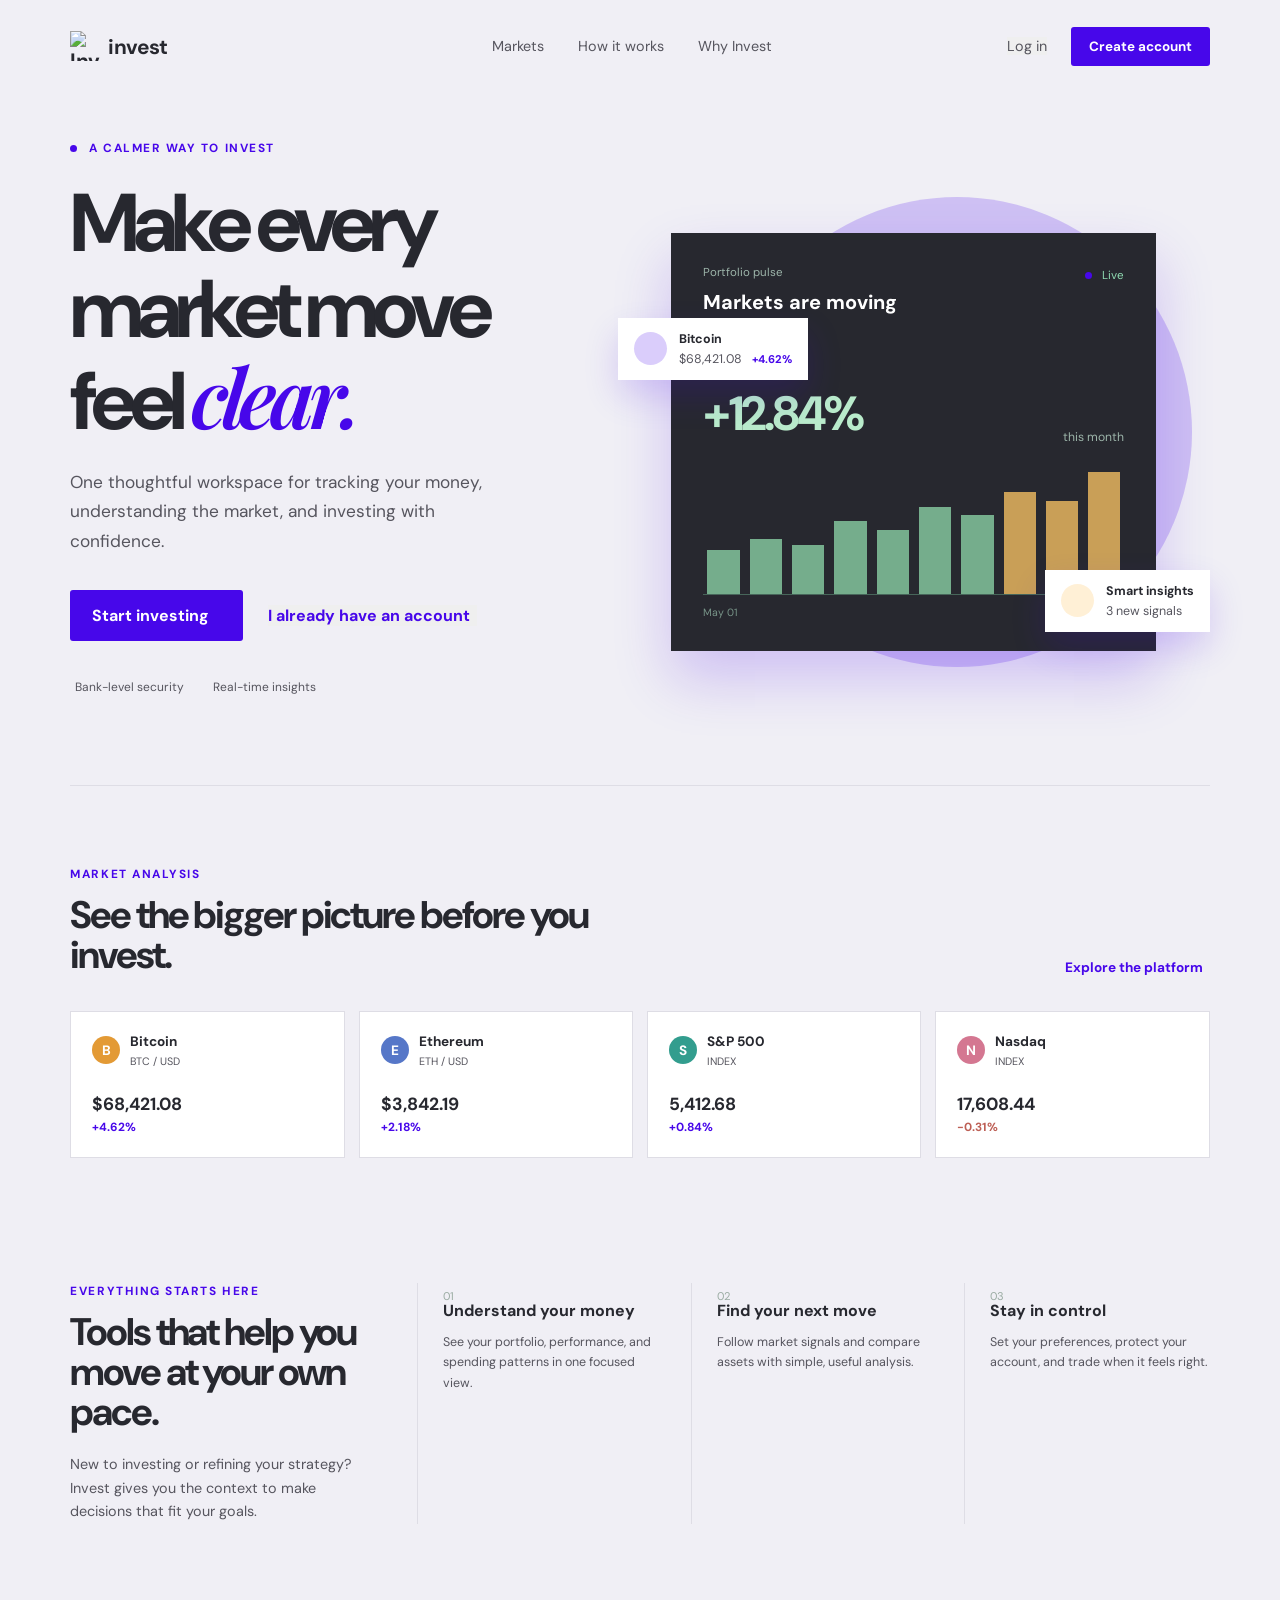
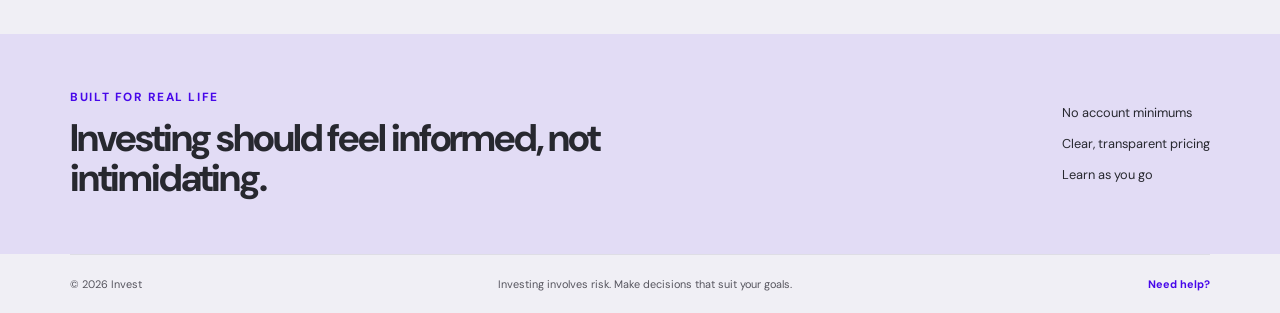
==== index.html @ 8d53afc6 "Rename invest-first__page.html to index.html" ====
<!DOCTYPE html>
<html lang="en">
<head>
    <meta charset="UTF-8">
    <meta name="viewport" content="width=device-width, initial-scale=1.0">
    <title>Invest | Build your financial future</title>
    <link rel="icon" type="image/x-icon" href="invest-asset/logo.png">
    <link rel="stylesheet" href="welcome.css">

    <!-- iconscout -->
    <link rel="stylesheet" href="https://unicons.iconscout.com/release/v4.2.0/css/line.css">
</head>
<body>
    <div class="welcome-shell">
        <!-- Main navigation -->
        <nav class="welcome-nav">
            <a href="invest-first__page.html" class="brand" aria-label="Invest home">
                <img src="invest-asset/logo.png" alt="Invest">
                <span>invest</span>
            </a>
            <div class="nav-links" aria-label="Main navigation">
                <a href="#markets">Markets</a>
                <a href="#how-it-works">How it works</a>
                <a href="#trust">Why Invest</a>
            </div>
            <div class="nav-actions">
                <button class="text-button" type="button" data-auth="login">Log in</button>
                <button class="button button--small" type="button" data-auth="signup">Create account</button>
            </div>
        </nav>

        <!-- Main page content -->
        <main>
            <!-- Hero section -->
            <section class="hero">
                <div class="hero__copy">
                    <p class="eyebrow"><span class="eyebrow__dot"></span> A calmer way to invest</p>
                    <h1>Make every market move feel <em>clear.</em></h1>
                    <p class="hero__intro">One thoughtful workspace for tracking your money, understanding the market, and investing with confidence.</p>
                    <div class="hero__actions">
                        <button class="button" type="button" data-auth="signup">Start investing <i class="uil uil-arrow-up-right"></i></button>
                        <button class="link-button" type="button" data-auth="login">I already have an account <i class="uil uil-arrow-right"></i></button>
                    </div>
                    <div class="hero__proof"><span><i class="uil uil-shield-check"></i> Bank-level security</span><span><i class="uil uil-chart-growth"></i> Real-time insights</span></div>
                </div>
                <div class="hero__visual" aria-label="Market performance preview">
                    <div class="visual__glow"></div>
                    <div class="market-card">
                        <div class="market-card__top"><div><span class="label">Portfolio pulse</span><strong>Markets are moving</strong></div><span class="live-status"><i></i> Live</span></div>
                        <div class="market-card__value"><strong>+12.84%</strong><span>this month <i class="uil uil-arrow-up"></i></span></div>
                        <div class="chart" aria-hidden="true"><span style="height: 34%"></span><span style="height: 42%"></span><span style="height: 38%"></span><span style="height: 56%"></span><span style="height: 49%"></span><span style="height: 67%"></span><span style="height: 61%"></span><span style="height: 79%"></span><span style="height: 72%"></span><span style="height: 94%"></span></div>
                        <div class="chart__labels"><span>May 01</span><span>Today</span></div>
                    </div>
                    <div class="floating-stat floating-stat--green"><span class="stat-icon"><i class="uil uil-bitcoin"></i></span><div><b>Bitcoin</b><small>$68,421.08 <strong>+4.62%</strong></small></div></div>
                    <div class="floating-stat floating-stat--cream"><span class="stat-icon"><i class="uil uil-chart-growth"></i></span><div><b>Smart insights</b><small>3 new signals</small></div></div>
                </div>
            </section>

            <!-- Market overview section -->
            <section class="market-strip" id="markets">
                <div class="section-heading"><div><p class="eyebrow">Market analysis</p><h2>See the bigger picture before you invest.</h2></div><a href="#how-it-works" class="view-link">Explore the platform <i class="uil uil-arrow-right"></i></a></div>
                <div class="market-grid">
                    <article class="market-tile"><div class="tile__name"><span class="coin coin--orange">B</span><div><b>Bitcoin</b><small>BTC / USD</small></div></div><strong>$68,421.08</strong><span class="positive">+4.62%</span></article>
                    <article class="market-tile"><div class="tile__name"><span class="coin coin--blue">E</span><div><b>Ethereum</b><small>ETH / USD</small></div></div><strong>$3,842.19</strong><span class="positive">+2.18%</span></article>
                    <article class="market-tile"><div class="tile__name"><span class="coin coin--teal">S</span><div><b>S&amp;P 500</b><small>INDEX</small></div></div><strong>5,412.68</strong><span class="positive">+0.84%</span></article>
                    <article class="market-tile"><div class="tile__name"><span class="coin coin--pink">N</span><div><b>Nasdaq</b><small>INDEX</small></div></div><strong>17,608.44</strong><span class="negative">-0.31%</span></article>
                </div>
            </section>

            <!-- Features section -->
            <section class="features" id="how-it-works">
                <div class="feature-intro"><p class="eyebrow">Everything starts here</p><h2>Tools that help you move at your own pace.</h2><p>New to investing or refining your strategy? Invest gives you the context to make decisions that fit your goals.</p></div>
                <article class="feature"><span class="feature__number">01</span><i class="uil uil-chart-bar"></i><h3>Understand your money</h3><p>See your portfolio, performance, and spending patterns in one focused view.</p></article>
                <article class="feature"><span class="feature__number">02</span><i class="uil uil-lightbulb-alt"></i><h3>Find your next move</h3><p>Follow market signals and compare assets with simple, useful analysis.</p></article>
                <article class="feature"><span class="feature__number">03</span><i class="uil uil-lock"></i><h3>Stay in control</h3><p>Set your preferences, protect your account, and trade when it feels right.</p></article>
            </section>

            <!-- Trust section -->
            <section class="trust-band" id="trust"><div><p class="eyebrow">Built for real life</p><h2>Investing should feel informed, not intimidating.</h2></div><div class="trust-points"><span><i class="uil uil-check-circle"></i> No account minimums</span><span><i class="uil uil-check-circle"></i> Clear, transparent pricing</span><span><i class="uil uil-check-circle"></i> Learn as you go</span></div></section>
        </main>

        <!-- Site footer -->
        <footer class="welcome-footer"><span>© 2026 Invest</span><span>Investing involves risk. Make decisions that suit your goals.</span><a href="invest-helpCenter.html">Need help?</a></footer>
    </div>

    <!-- Authentication modal -->
    <div class="auth-modal" id="authModal" aria-hidden="true">
        <div class="auth-modal__backdrop" data-close-auth></div>
        <!-- Authentication form panel -->
        <section class="auth-panel" role="dialog" aria-modal="true" aria-labelledby="authTitle">
            <button class="modal-close" type="button" data-close-auth aria-label="Close"><i class="uil uil-times"></i></button>
            <p class="eyebrow">Welcome to Invest</p><h2 id="authTitle">Start with a clearer view.</h2><p class="auth-panel__copy" id="authCopy">Create your free account and see your financial picture in one place.</p>
            <div class="auth-tabs" role="tablist"><button type="button" class="auth-tab is-active" data-auth-tab="signup">Sign up</button><button type="button" class="auth-tab" data-auth-tab="login">Log in</button></div>
            <form id="authForm"><label>First name<input type="text" name="name" placeholder="Your first name" required></label><label>Email address<input type="email" name="email" placeholder="name@gmail.com" autocomplete="email" required></label><label>Password<input type="password" name="password" placeholder="At least 8 characters" minlength="8" required></label><button class="button button--full" type="submit" id="authSubmit">Create free account <i class="uil uil-arrow-right"></i></button></form>
            <p class="auth-note"><i class="uil uil-shield-check"></i> Your information is encrypted and never sold.</p><p class="auth-success" id="authSuccess" role="status"></p>
        </section>
    </div>
    <!-- Page interactions -->
    <script src="welcome.js"></script>
</body>
</html>
---- welcome.css ----
@import url('https://fonts.googleapis.com/css2?family=DM+Sans:wght@400;500;600;700&family=Playfair+Display:ital,wght@0,600;1,600;1,700&display=swap');

:root { --ink: #27282f; --muted: #56555e; --paper: #f0eff5; --white: #fff; --green: rgb(71, 7, 234); --mint: rgba(71, 7, 234, .2); --line: #dedde5; --gold: #e6b35d; }
* { box-sizing: border-box; margin: 0; padding: 0; }
html { scroll-behavior: smooth; }
body { background: var(--paper); color: var(--ink); font-family: 'DM Sans', sans-serif; }
a { color: inherit; text-decoration: none; }
button, input { font: inherit; }
button { cursor: pointer; border: 0; }
.welcome-shell { max-width: 1440px; min-height: 100vh; margin: auto; padding: 0 5.5vw; overflow: hidden; }
.welcome-nav { align-items: center; display: flex; height: 92px; justify-content: space-between; }
.brand { align-items: center; display: flex; font-size: 1.3rem; font-weight: 700; gap: 8px; letter-spacing: -.04em; }
.brand img { height: 30px; object-fit: contain; width: 30px; }
.nav-links { display: flex; gap: 34px; margin-left: 7vw; }
.nav-links a, .text-button { color: var(--muted); font-size: .9rem; }
.nav-links a:hover, .text-button:hover { color: var(--green); }
.nav-actions { align-items: center; display: flex; gap: 24px; }
.button { align-items: center; background: var(--green); border-radius: 3px; color: white; display: inline-flex; font-weight: 700; gap: 12px; justify-content: center; padding: 15px 22px; transition: transform .2s, background .2s; }
.button:hover { background: #3505b8; transform: translateY(-2px); }
.button--small { padding: 11px 18px; font-size: .84rem; }
.hero { align-items: center; display: grid; gap: 5vw; grid-template-columns: .9fr 1.1fr; min-height: 630px; padding: 48px 0 90px; }
.hero__copy { max-width: 600px; }
.eyebrow { color: var(--green); font-size: .74rem; font-weight: 700; letter-spacing: .13em; text-transform: uppercase; }
.eyebrow__dot, .live-status i { background: var(--green); border-radius: 50%; display: inline-block; height: 7px; margin-right: 7px; width: 7px; }
h1, h2, h3 { line-height: 1.05; }
h1 { font-size: clamp(3.8rem, 6.4vw, 6.8rem); letter-spacing: -.075em; margin: 24px 0; max-width: 680px; }
h1 em, h2 em { color: var(--green); font-family: 'Playfair Display', serif; font-weight: 600; }
.hero__intro { color: var(--muted); font-size: 1.08rem; line-height: 1.7; max-width: 450px; }
.hero__actions { align-items: center; display: flex; gap: 25px; margin-top: 34px; }
.link-button { color: var(--green); font-weight: 700; }
.link-button i, .view-link i { margin-left: 7px; }
.hero__proof { color: var(--muted); display: flex; font-size: .75rem; gap: 24px; margin-top: 38px; }
.hero__proof i, .trust-points i { color: var(--green); margin-right: 5px; }
.hero__visual { min-height: 480px; position: relative; }
.visual__glow { background: var(--mint); border-radius: 50%; height: 470px; position: absolute; right: 3%; top: 4%; width: 470px; }
.market-card { background: var(--ink); box-shadow: 0 28px 55px rgba(71, 7, 234, .2); color: white; margin: 55px auto 0; max-width: 520px; padding: 32px; position: relative; width: 82%; z-index: 1; }
.market-card__top, .market-card__value, .chart__labels { align-items: flex-start; display: flex; justify-content: space-between; }
.label, .market-card small { color: #9cb4a9; display: block; font-size: .72rem; }
.market-card strong { display: block; font-size: 1.25rem; margin-top: 9px; }
.live-status { color: #8fdbb2; font-size: .72rem; padding-top: 3px; }
.market-card__value { align-items: flex-end; margin-top: 58px; }.market-card__value strong { color: #b9ebcb; font-size: 3rem; letter-spacing: -.06em; }.market-card__value span { color: #9cb4a9; font-size: .76rem; }.market-card__value i { color: #8fdbb2; }
.chart { align-items: flex-end; border-bottom: 1px solid #47665a; display: flex; gap: 10px; height: 130px; margin-top: 20px; padding: 0 4px; }.chart span { background: #83c59d; display: block; flex: 1; opacity: .85; }.chart span:nth-last-child(-n+3) { background: #e5b45f; }.chart__labels { color: #789589; font-size: .66rem; margin-top: 11px; }
.floating-stat { align-items: center; background: var(--white); box-shadow: 0 16px 35px rgba(71, 7, 234, .16); display: flex; gap: 12px; padding: 13px 16px; position: absolute; z-index: 2; }.floating-stat--green { left: 0; top: 140px; }.floating-stat--cream { bottom: 26px; right: 0; }.stat-icon { align-items: center; background: var(--mint); border-radius: 50%; color: var(--green); display: flex; height: 33px; justify-content: center; width: 33px; }.floating-stat--cream .stat-icon { background: #fff0d6; color: #a57020; }.floating-stat b, .floating-stat small { display: block; font-size: .78rem; }.floating-stat small { color: var(--muted); margin-top: 4px; }.floating-stat small strong { color: var(--green); font-size: .7rem; margin-left: 7px; }
.market-strip { border-top: 1px solid var(--line); padding: 80px 0; }.section-heading { align-items: end; display: flex; justify-content: space-between; margin-bottom: 35px; }.section-heading h2, .feature-intro h2, .trust-band h2 { font-size: clamp(2rem, 3vw, 3rem); letter-spacing: -.055em; margin-top: 13px; max-width: 530px; }.view-link { color: var(--green); font-size: .85rem; font-weight: 700; }.market-grid { display: grid; gap: 14px; grid-template-columns: repeat(4, 1fr); }.market-tile { background: var(--white); border: 1px solid var(--line); padding: 21px; }.tile__name { align-items: center; display: flex; gap: 10px; }.tile__name b, .tile__name small { display: block; }.tile__name b { font-size: .85rem; }.tile__name small { color: var(--muted); font-size: .67rem; margin-top: 4px; }.market-tile > strong { display: block; font-size: 1.1rem; margin-top: 25px; }.positive, .negative { font-size: .74rem; font-weight: 700; }.positive { color: var(--green); }.negative { color: #bd5f55; }.coin { align-items: center; border-radius: 50%; color: white; display: flex; font-size: .85rem; font-weight: 700; height: 28px; justify-content: center; width: 28px; }.coin--orange { background: #e39a35; }.coin--blue { background: #5677c8; }.coin--teal { background: #329d8e; }.coin--pink { background: #d47791; }
.features { display: grid; gap: 28px; grid-template-columns: 1.3fr repeat(3, 1fr); padding: 45px 0 110px; }.feature-intro > p:last-child { color: var(--muted); font-size: .9rem; line-height: 1.65; margin-top: 20px; max-width: 310px; }.feature { border-left: 1px solid var(--line); padding: 6px 0 0 25px; }.feature__number { color: #9aaba2; display: block; font-size: .7rem; }.feature i { color: var(--green); font-size: 1.7rem; margin: 40px 0 22px; }.feature h3 { font-size: 1rem; }.feature p { color: var(--muted); font-size: .78rem; line-height: 1.65; margin-top: 12px; }.trust-band { align-items: center; background: rgba(71, 7, 234, .08); display: flex; justify-content: space-between; margin: 0 -5.5vw; padding: 55px 5.5vw; }.trust-points { display: grid; gap: 14px; font-size: .8rem; }.welcome-footer { border-top: 1px solid var(--line); color: var(--muted); display: flex; font-size: .68rem; justify-content: space-between; padding: 22px 0; }.welcome-footer a { color: var(--green); font-weight: 700; }
.auth-modal { display: none; inset: 0; position: fixed; z-index: 10; }.auth-modal.is-open { display: block; }.auth-modal__backdrop { background: rgba(24,33,31,.62); inset: 0; position: absolute; }.auth-panel { background: var(--white); box-shadow: 0 24px 80px rgba(0,0,0,.25); left: 50%; max-width: 430px; padding: 42px; position: absolute; top: 50%; transform: translate(-50%, -50%); width: calc(100% - 32px); }.modal-close { color: var(--muted); font-size: 1.4rem; position: absolute; right: 18px; top: 16px; }.auth-panel h2 { font-size: 2rem; letter-spacing: -.05em; margin-top: 12px; }.auth-panel__copy { color: var(--muted); font-size: .82rem; line-height: 1.55; margin-top: 12px; }.auth-tabs { border-bottom: 1px solid var(--line); display: flex; gap: 22px; margin: 27px 0 21px; }.auth-tab { color: var(--muted); padding: 0 0 10px; }.auth-tab.is-active { border-bottom: 2px solid var(--green); color: var(--green); font-weight: 700; }.auth-panel label { color: var(--muted); display: block; font-size: .72rem; margin-bottom: 14px; }.auth-panel input { border: 1px solid var(--line); display: block; margin-top: 7px; padding: 12px; width: 100%; }.button--full { margin-top: 8px; width: 100%; }.auth-note { color: var(--muted); font-size: .68rem; margin-top: 20px; text-align: center; }.auth-note i { color: var(--green); }.auth-success { color: var(--green); font-size: .75rem; margin-top: 15px; text-align: center; }
@media (max-width: 900px) { .nav-links { display: none; }.hero { gap: 20px; grid-template-columns: 1fr; padding-top: 30px; }.hero__visual { min-height: 430px; }.market-grid, .features { grid-template-columns: repeat(2, 1fr); }.feature-intro { grid-column: 1 / -1; }.trust-band { align-items: flex-start; flex-direction: column; gap: 25px; } }
@media (max-width: 560px) { .welcome-shell { padding: 0 20px; }.welcome-nav { height: 74px; }.nav-actions { gap: 13px; }.text-button { font-size: .75rem; }.button--small { font-size: .72rem; padding: 9px 12px; }.hero { min-height: auto; padding: 50px 0 65px; }.hero__actions { align-items: flex-start; flex-direction: column; gap: 19px; }.hero__proof { flex-direction: column; gap: 8px; }.hero__visual { min-height: 350px; }.visual__glow { height: 300px; right: 0; width: 300px; }.market-card { margin-top: 35px; padding: 22px; width: 92%; }.market-card__value { margin-top: 35px; }.market-card__value strong { font-size: 2.1rem; }.chart { gap: 5px; height: 95px; }.floating-stat { padding: 9px; }.floating-stat--green { left: -7px; top: 105px; }.floating-stat--cream { bottom: 5px; right: -7px; }.section-heading, .welcome-footer { align-items: flex-start; flex-direction: column; gap: 20px; }.market-strip { padding: 55px 0; }.market-grid, .features { grid-template-columns: 1fr; }.feature-intro { grid-column: auto; }.features { padding-bottom: 70px; }.feature i { margin-top: 24px; }.trust-band { margin: 0 -20px; padding: 42px 20px; }.auth-panel { padding: 35px 24px; } }
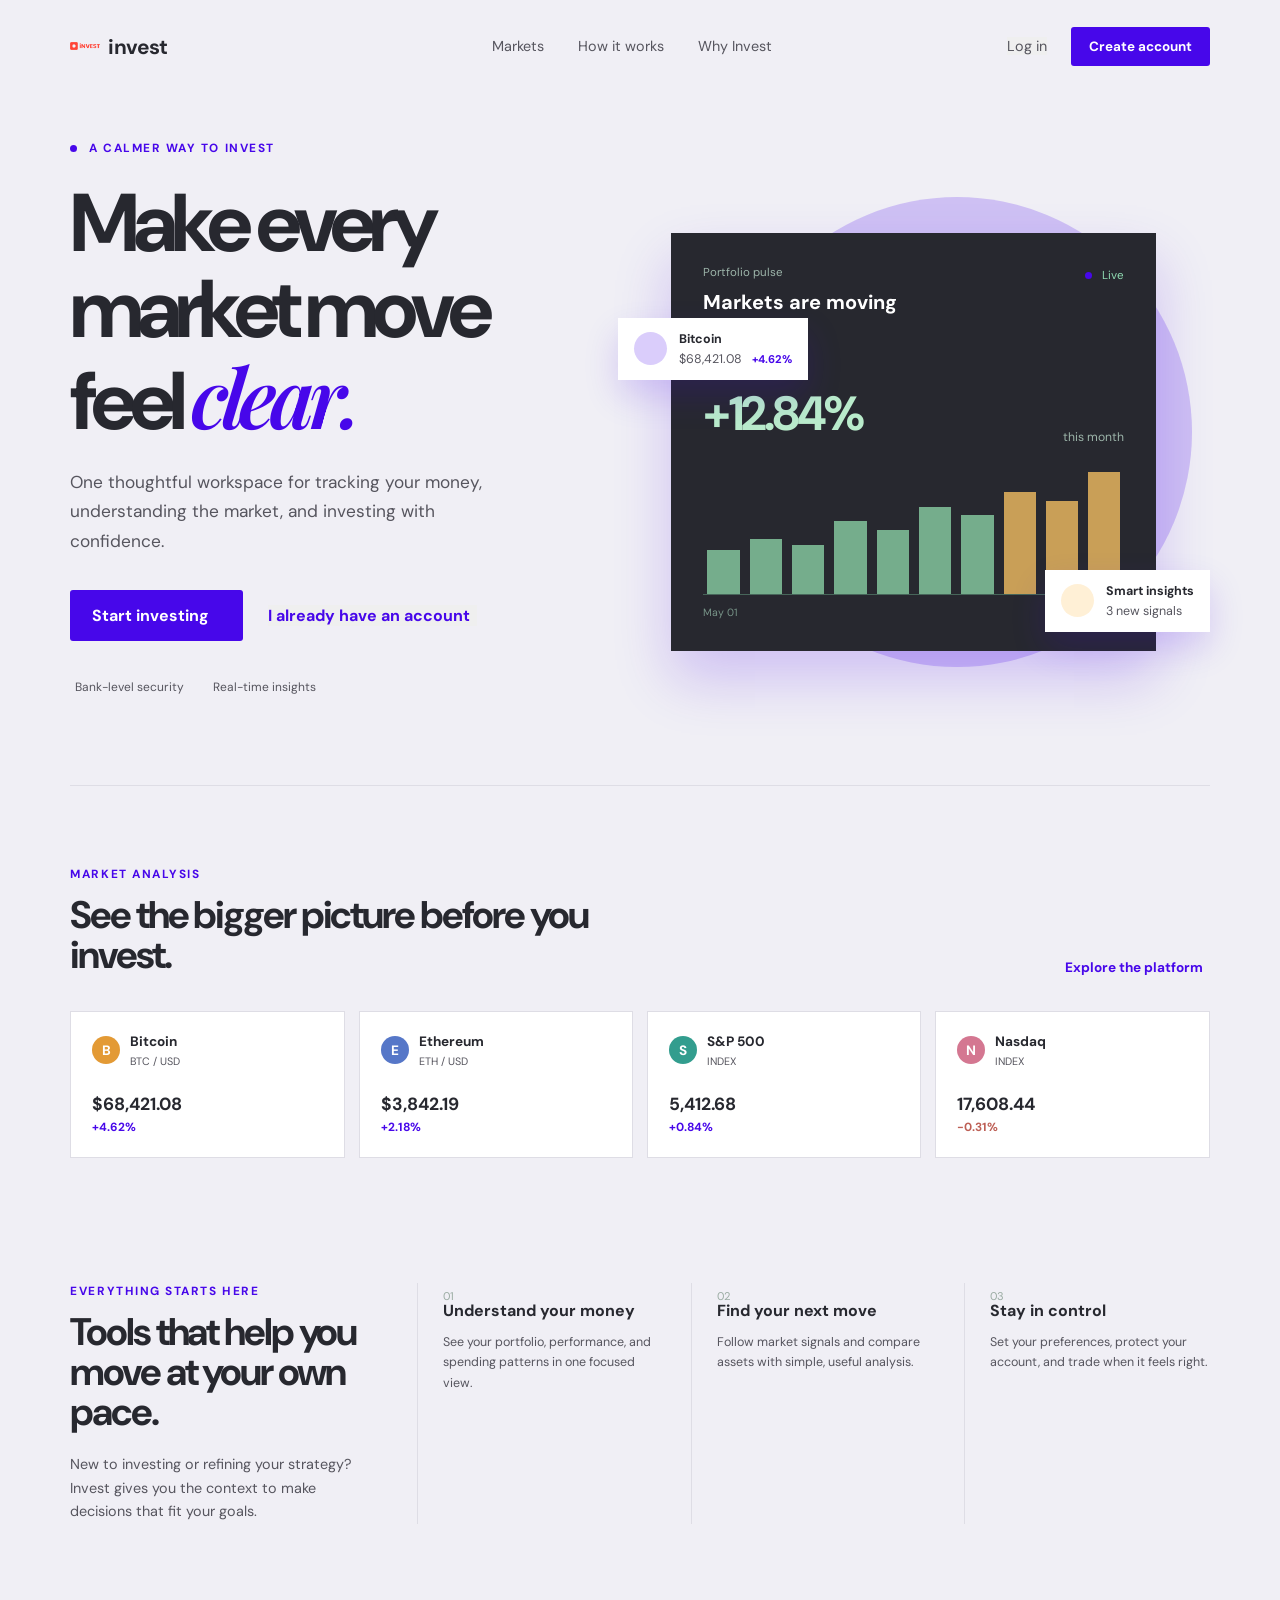
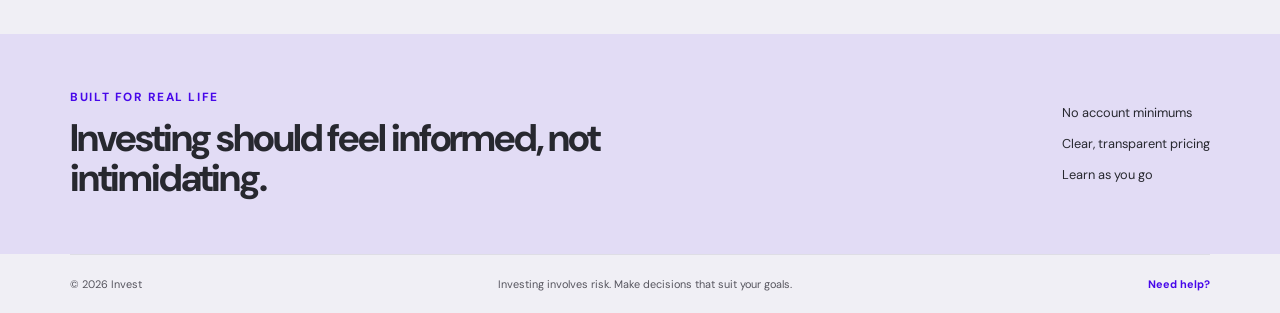
==== commit 538a8fcf: "Revise index.html for improved layout and assets Updated HTML structure and fixed icon link." ====
--- a/index.html
+++ b/index.html
@@ -4,7 +4,7 @@
     <meta charset="UTF-8">
     <meta name="viewport" content="width=device-width, initial-scale=1.0">
     <title>Invest | Build your financial future</title>
-    <link rel="icon" type="image/x-icon" href="invest-asset/logo.png">
+    <link rel="icon" type="image/png" href="invest-asset/logo.png">
     <link rel="stylesheet" href="welcome.css">
 
     <!-- iconscout -->
